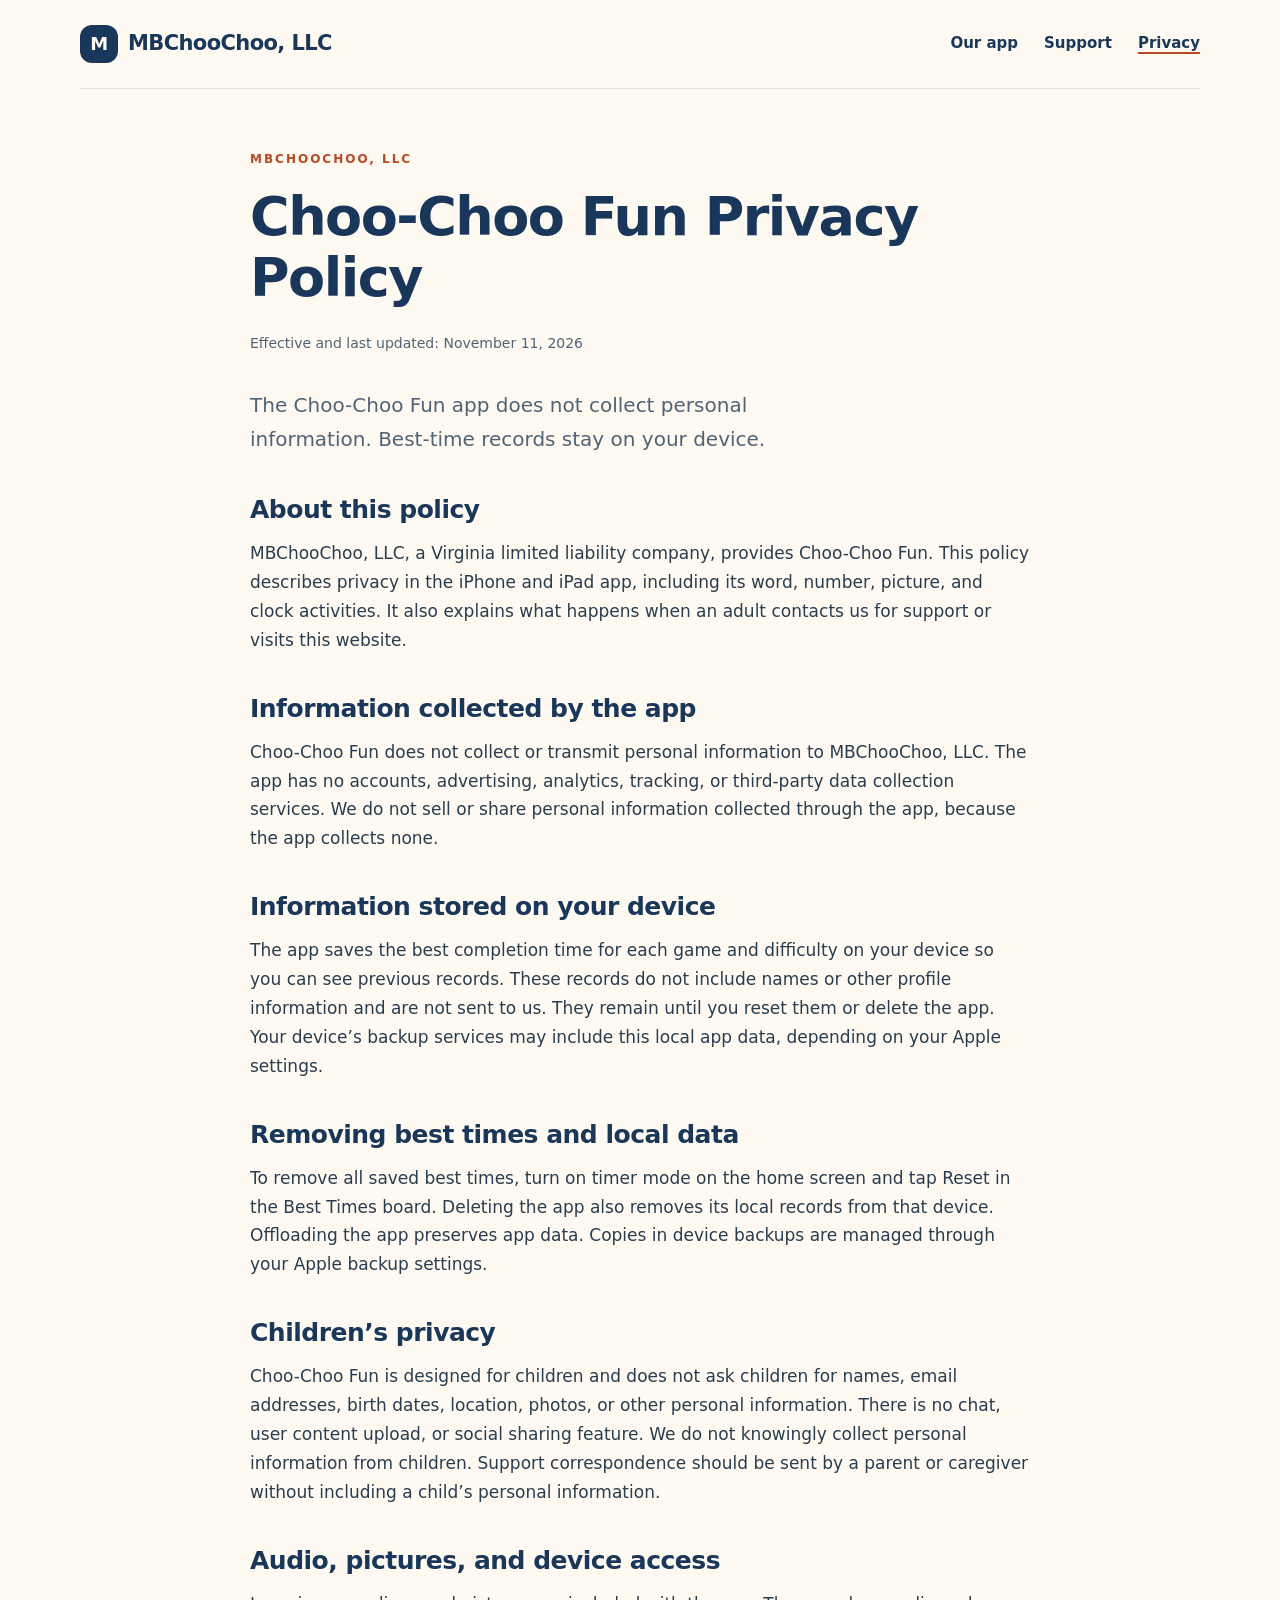
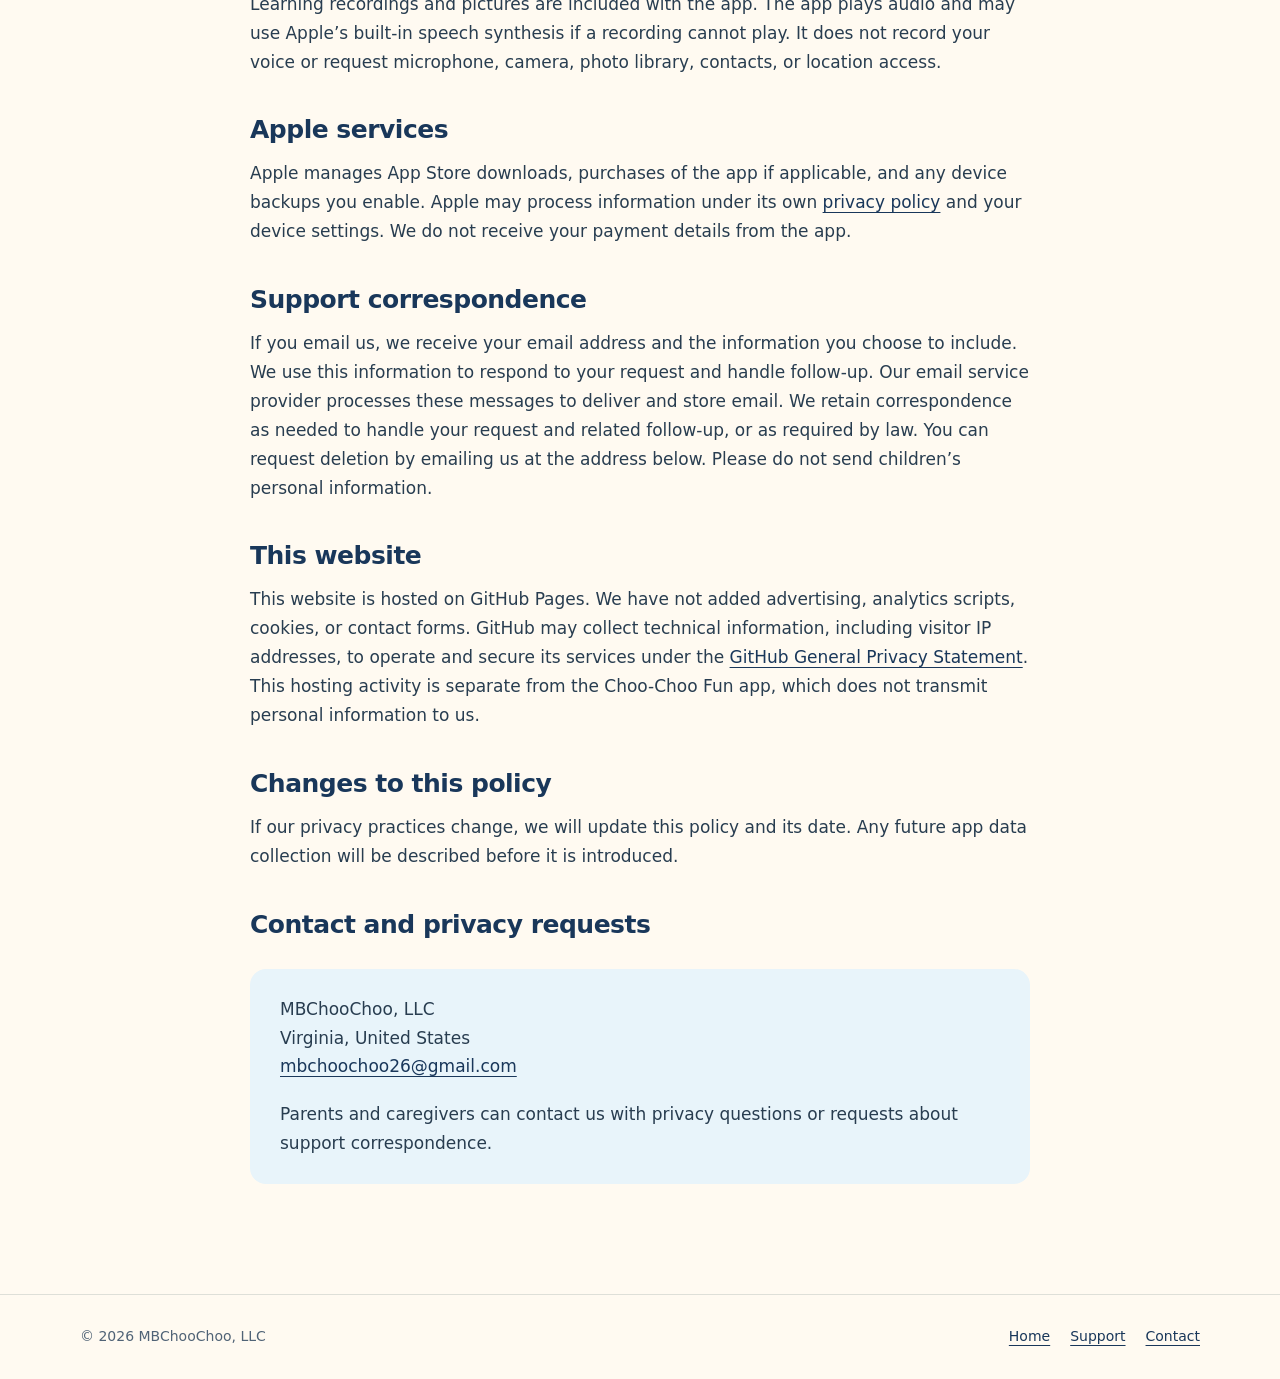
==== privacy.html @ 76545039 "Add files via upload" ====
<!doctype html>
<html lang="en"><head><meta charset="utf-8"><meta name="viewport" content="width=device-width, initial-scale=1"><title>Choo-Choo Fun Privacy Policy · MBChooChoo, LLC</title><meta name="description" content="Privacy policy for the Choo-Choo Fun iPhone and iPad app, support correspondence, and the MBChooChoo, LLC website."><link rel="stylesheet" href="styles.css"></head>
<body><a class="skip" href="#main">Skip to content</a><header><div class="wrap"><a class="brand" href="./"><span class="brand-mark" aria-hidden="true">M</span>MBChooChoo, LLC</a><nav aria-label="Main navigation"><a href="index.html#app">Our app</a><a href="support.html">Support</a><a href="privacy.html" aria-current="page">Privacy</a></nav></div></header>
<main id="main" class="wrap document"><p class="eyebrow">MBChooChoo, LLC</p><h1>Choo-Choo Fun Privacy Policy</h1><p class="meta">Effective and last updated: November 11, 2026</p><p class="intro">The Choo-Choo Fun app does not collect personal information. Best-time records stay on your device.</p>
<h2>About this policy</h2><p>MBChooChoo, LLC, a Virginia limited liability company, provides Choo-Choo Fun. This policy describes privacy in the iPhone and iPad app, including its word, number, picture, and clock activities. It also explains what happens when an adult contacts us for support or visits this website.</p>
<h2>Information collected by the app</h2><p>Choo-Choo Fun does not collect or transmit personal information to MBChooChoo, LLC. The app has no accounts, advertising, analytics, tracking, or third-party data collection services. We do not sell or share personal information collected through the app, because the app collects none.</p>
<h2>Information stored on your device</h2><p>The app saves the best completion time for each game and difficulty on your device so you can see previous records. These records do not include names or other profile information and are not sent to us. They remain until you reset them or delete the app. Your device’s backup services may include this local app data, depending on your Apple settings.</p>
<h2>Removing best times and local data</h2><p>To remove all saved best times, turn on timer mode on the home screen and tap Reset in the Best Times board. Deleting the app also removes its local records from that device. Offloading the app preserves app data. Copies in device backups are managed through your Apple backup settings.</p>
<h2>Children’s privacy</h2><p>Choo-Choo Fun is designed for children and does not ask children for names, email addresses, birth dates, location, photos, or other personal information. There is no chat, user content upload, or social sharing feature. We do not knowingly collect personal information from children. Support correspondence should be sent by a parent or caregiver without including a child’s personal information.</p>
<h2>Audio, pictures, and device access</h2><p>Learning recordings and pictures are included with the app. The app plays audio and may use Apple’s built-in speech synthesis if a recording cannot play. It does not record your voice or request microphone, camera, photo library, contacts, or location access.</p>
<h2>Apple services</h2><p>Apple manages App Store downloads, purchases of the app if applicable, and any device backups you enable. Apple may process information under its own <a href="https://www.apple.com/legal/privacy/">privacy policy</a> and your device settings. We do not receive your payment details from the app.</p>
<h2>Support correspondence</h2><p>If you email us, we receive your email address and the information you choose to include. We use this information to respond to your request and handle follow-up. Our email service provider processes these messages to deliver and store email. We retain correspondence as needed to handle your request and related follow-up, or as required by law. You can request deletion by emailing us at the address below. Please do not send children’s personal information.</p>
<h2>This website</h2><p>This website is hosted on GitHub Pages. We have not added advertising, analytics scripts, cookies, or contact forms. GitHub may collect technical information, including visitor IP addresses, to operate and secure its services under the <a href="https://docs.github.com/en/site-policy/privacy-policies/github-general-privacy-statement">GitHub General Privacy Statement</a>. This hosting activity is separate from the Choo-Choo Fun app, which does not transmit personal information to us.</p>
<h2>Changes to this policy</h2><p>If our privacy practices change, we will update this policy and its date. Any future app data collection will be described before it is introduced.</p>
<h2>Contact and privacy requests</h2><div class="contact-box"><p>MBChooChoo, LLC<br>Virginia, United States<br><a href="mailto:mbchoochoo26@gmail.com?subject=Privacy%20Question">mbchoochoo26@gmail.com</a></p><p>Parents and caregivers can contact us with privacy questions or requests about support correspondence.</p></div>
</main><footer><div class="wrap"><p>© 2026 MBChooChoo, LLC</p><div><a href="./">Home</a><a href="support.html">Support</a><a href="mailto:mbchoochoo26@gmail.com">Contact</a></div></div></footer></body></html>
---- styles.css ----
:root{--navy:#19375a;--ink:#283d50;--muted:#506376;--cream:#fffaf1;--orange:#b94824;--line:#dedfd8;--blue:#e8f4fa;--green:#e8efe4}*{box-sizing:border-box}html{scroll-behavior:smooth}body{margin:0;background:var(--cream);color:var(--ink);font-family:ui-sans-serif,system-ui,-apple-system,BlinkMacSystemFont,"Segoe UI",sans-serif;font-size:17px;line-height:1.7}a{color:var(--navy);text-underline-offset:4px}a:hover{color:var(--orange)}a:focus-visible,summary:focus-visible{outline:3px solid var(--orange);outline-offset:5px}.skip{position:absolute;top:-80px;left:16px;background:white;padding:12px;z-index:5}.skip:focus{top:8px}.wrap{width:min(1120px,calc(100% - 48px));margin:auto}header .wrap{display:flex;align-items:center;justify-content:space-between;gap:24px;padding-block:25px;border-bottom:1px solid var(--line)}.brand{font-weight:800;letter-spacing:-.6px;font-size:21px;text-decoration:none;display:flex;gap:10px;align-items:center}.brand-mark{display:inline-grid;place-items:center;background:var(--navy);color:var(--cream);height:38px;width:38px;border-radius:12px;font-size:18px}nav{display:flex;gap:26px;flex-wrap:wrap}nav a{font-size:15px;text-decoration:none;font-weight:600}nav a[aria-current=page]{text-decoration:underline;text-decoration-color:var(--orange);text-decoration-thickness:2px}.hero{display:grid;grid-template-columns:1.1fr .9fr;gap:70px;align-items:center;padding-block:78px 70px}.eyebrow{font-weight:750;letter-spacing:2px;text-transform:uppercase;color:var(--orange);font-size:12px;margin:0 0 18px}h1,h2,h3{color:var(--navy);line-height:1.12;letter-spacing:-1.5px}h1{font-size:clamp(42px,5.3vw,68px);margin:0 0 24px;font-weight:800}h2{font-size:clamp(29px,3.5vw,42px);margin:0 0 22px}h3{font-size:23px;letter-spacing:-.5px;margin:0 0 10px}p{margin:0 0 19px}.intro{font-size:20px;color:var(--muted);max-width:560px}.button{display:inline-block;background:var(--navy);color:white;border-radius:8px;padding:12px 22px;font-weight:700;text-decoration:none;font-size:15px}.button:hover{background:#294f77;color:white}.text-link{font-size:15px;font-weight:700}.actions{display:flex;align-items:center;gap:24px;margin-top:30px;flex-wrap:wrap}.hero-art{background:var(--blue);border-radius:48% 48% 30px 30px;padding:30px 35px 22px;text-align:center;position:relative}.hero-art img{display:block;width:min(100%,240px);height:auto;margin:auto;border:6px solid var(--navy);border-radius:27px;box-shadow:10px 13px 0 #18365715}.hero-art figcaption{font-size:13px;color:var(--muted);margin-top:18px}.hero-art figure{margin:0}.strip{display:flex;justify-content:space-between;gap:20px;padding:20px 0;border-block:1px solid var(--line);font-size:14px;font-weight:650;color:var(--navy)}.section{padding-block:72px}.section-top{max-width:670px;margin-bottom:35px}.activities{display:grid;grid-template-columns:1fr 1fr;gap:0 50px}.activity{display:flex;gap:22px;padding:27px 0;border-top:1px solid var(--line)}.number{font-size:14px;color:var(--orange);font-weight:800;padding-top:5px}.activity p{margin:0;color:var(--muted);font-size:16px}.about{background:var(--green)}.about-grid{display:grid;grid-template-columns:1fr 1fr;gap:70px}.about p{color:#425a4a}.about h2{max-width:410px}.notice{border-left:3px solid var(--orange);padding-left:20px;font-size:15px;color:var(--muted)}footer{border-top:1px solid var(--line);padding-block:30px;font-size:14px;color:var(--muted)}footer .wrap{display:flex;justify-content:space-between;gap:20px;flex-wrap:wrap}footer p{margin:0}footer a{margin-left:20px}.document{max-width:780px;padding-block:60px 80px}.document h1{font-size:clamp(38px,5vw,54px)}.document h2{font-size:25px;letter-spacing:-.5px;margin:40px 0 15px}.document h3{font-size:20px}.document ul{padding-left:23px}.document li{margin-block:8px}.meta{color:var(--muted);font-size:14px;margin-bottom:32px}.contact-box{background:var(--blue);border-radius:16px;padding:26px 30px;margin:30px 0;overflow-wrap:anywhere}.contact-box p:last-child{margin-bottom:0}details{padding:21px 0;border-bottom:1px solid var(--line)}summary{font-weight:700;cursor:pointer;color:var(--navy)}details p{margin:15px 0 0;color:var(--muted)}.small{font-size:14px;color:var(--muted)}@media(max-width:760px){.wrap{width:calc(100% - 36px)}header .wrap{align-items:flex-start;flex-direction:column;gap:15px;padding-block:20px}.brand{font-size:20px}nav{gap:24px}.hero{grid-template-columns:1fr;gap:35px;padding-block:44px}.hero-art{padding-block:25px;max-width:410px;width:100%;margin:auto}.hero-art img{max-width:195px}.strip{flex-wrap:wrap;justify-content:flex-start;gap:12px 26px}.activities,.about-grid{grid-template-columns:1fr;gap:0}.section{padding-block:48px}.about-grid{gap:12px}footer a{margin:0 20px 0 0}.document{padding-block:40px 60px}.intro{font-size:18px}.contact-box{padding:22px}}@media(prefers-reduced-motion:reduce){html{scroll-behavior:auto}}
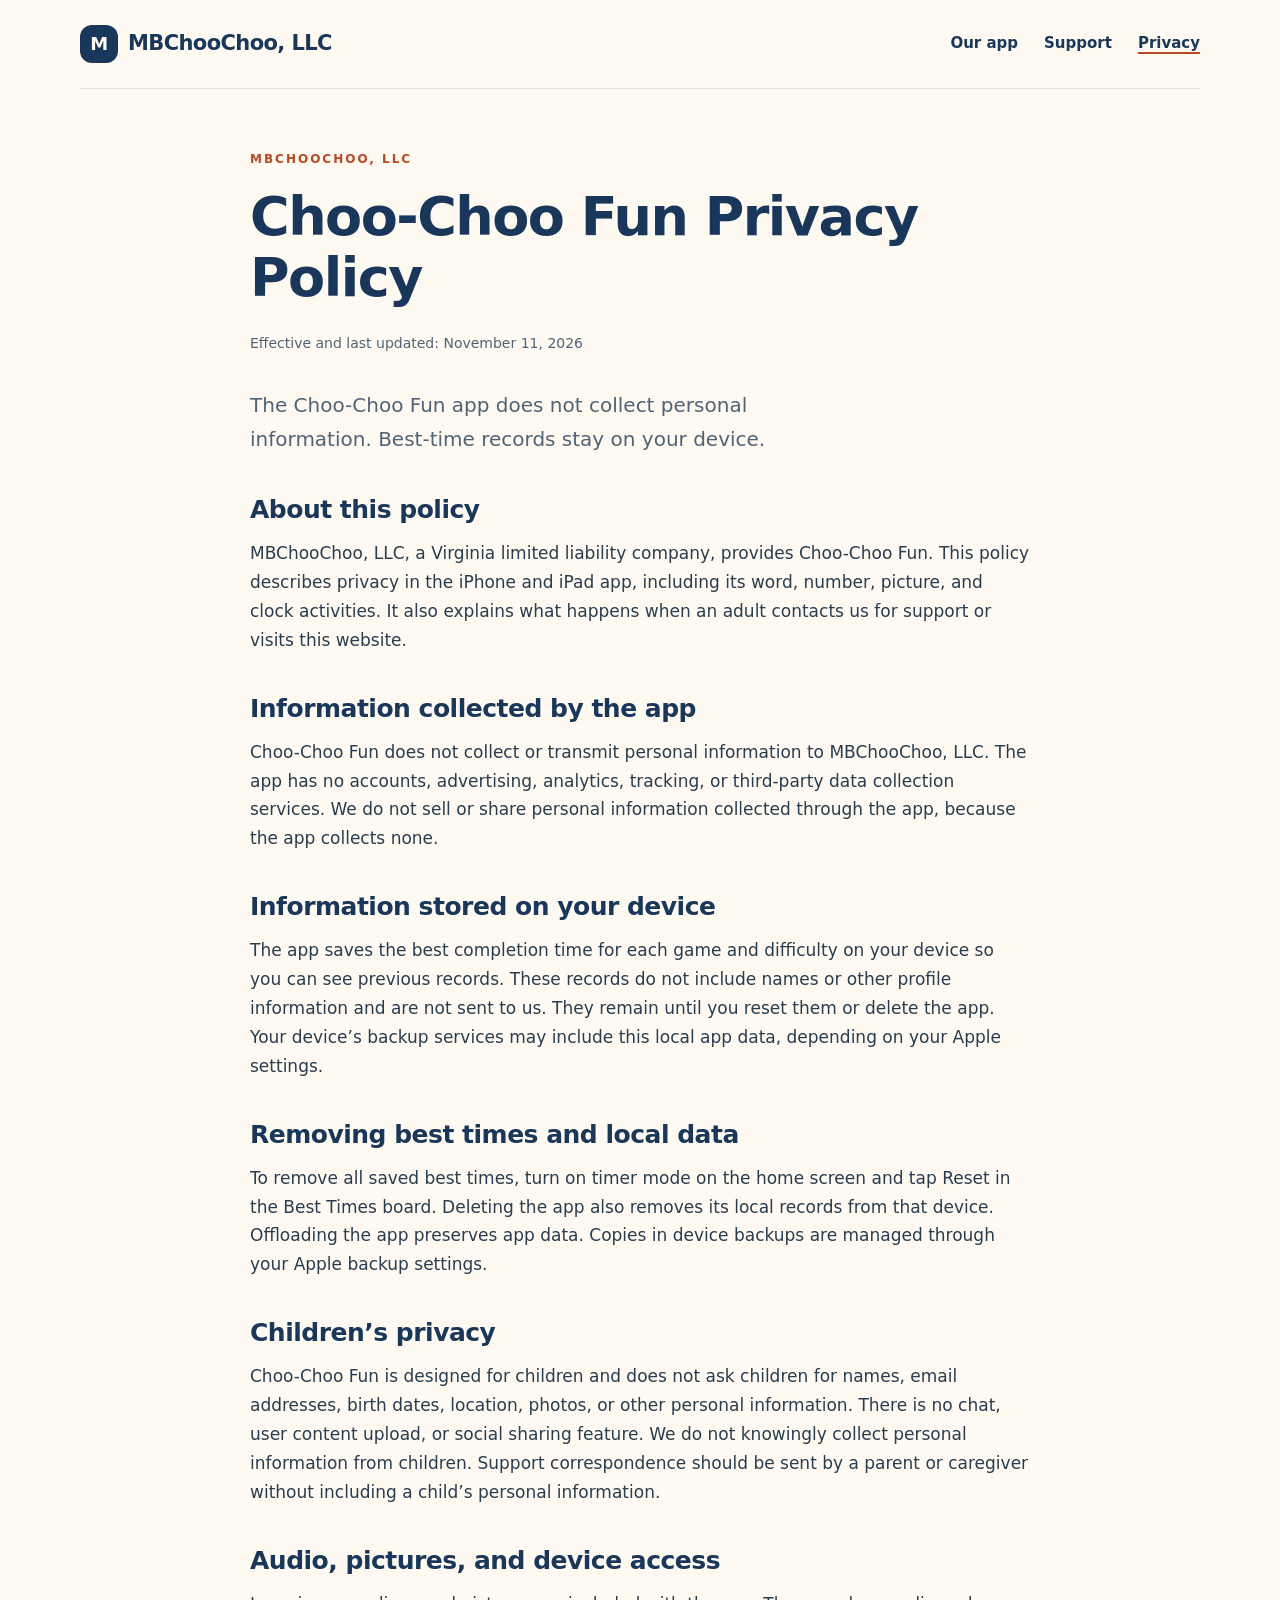
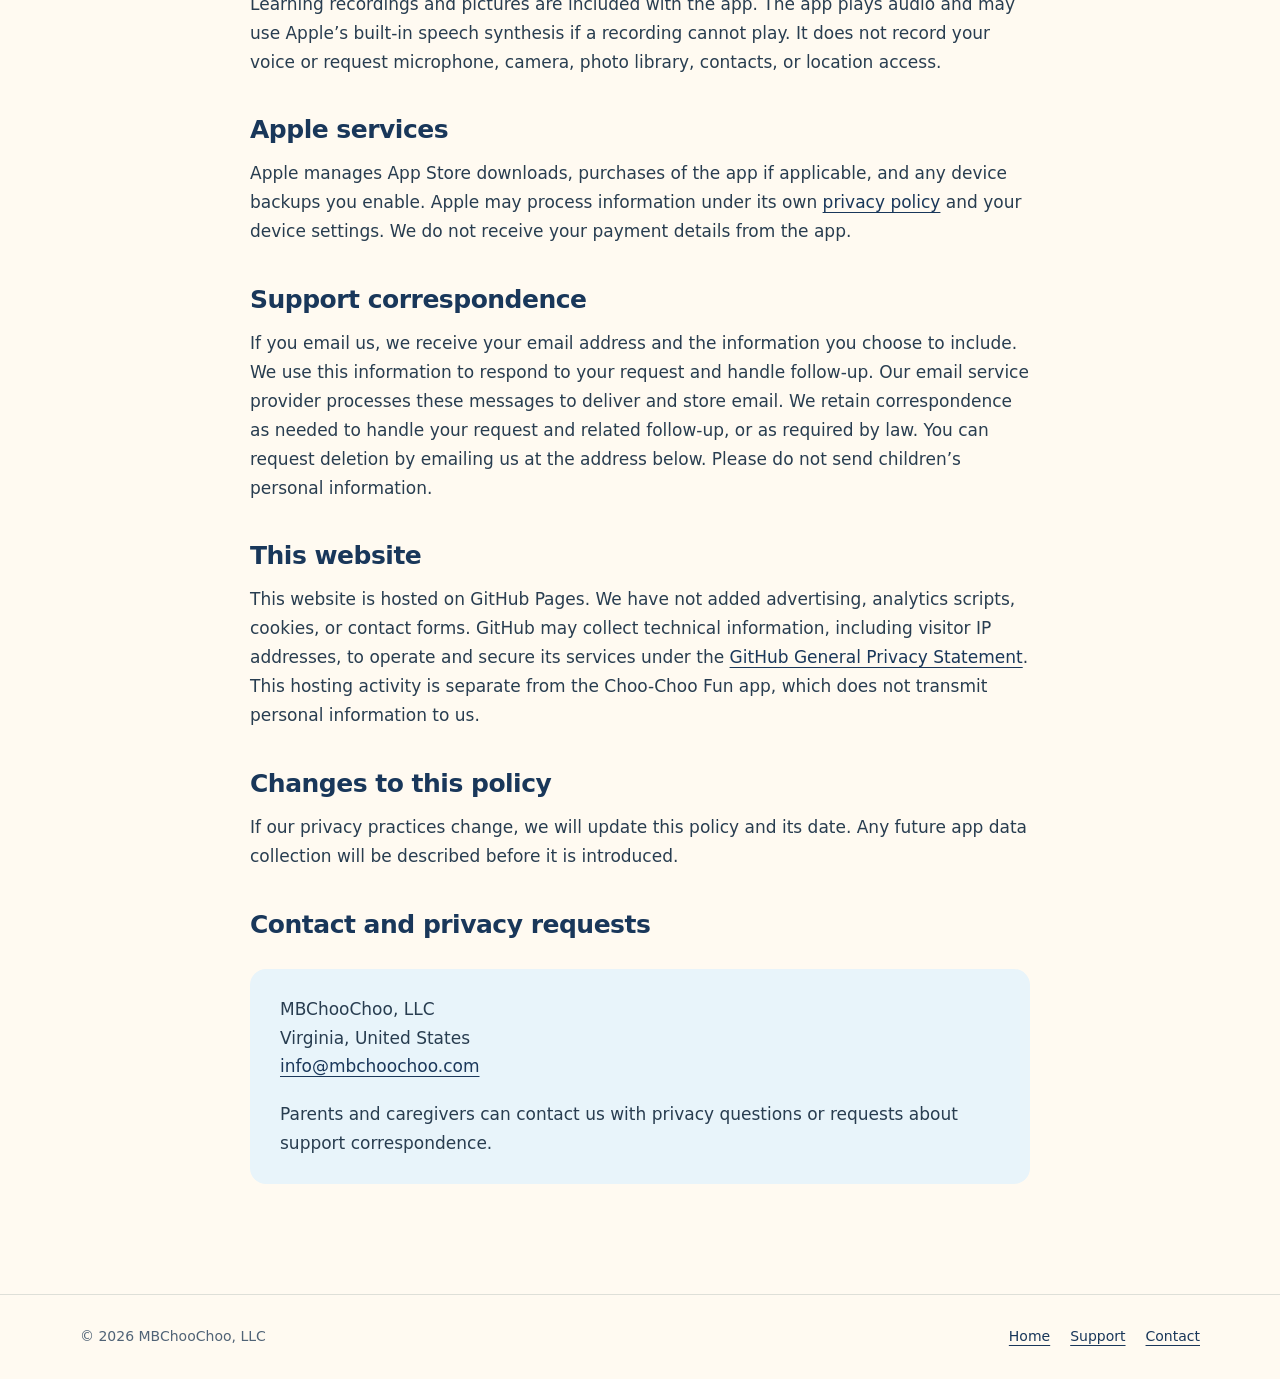
==== commit 2b411284: "Update privacy.html" ====
--- a/privacy.html
+++ b/privacy.html
@@ -12,5 +12,5 @@
 <h2>Support correspondence</h2><p>If you email us, we receive your email address and the information you choose to include. We use this information to respond to your request and handle follow-up. Our email service provider processes these messages to deliver and store email. We retain correspondence as needed to handle your request and related follow-up, or as required by law. You can request deletion by emailing us at the address below. Please do not send children’s personal information.</p>
 <h2>This website</h2><p>This website is hosted on GitHub Pages. We have not added advertising, analytics scripts, cookies, or contact forms. GitHub may collect technical information, including visitor IP addresses, to operate and secure its services under the <a href="https://docs.github.com/en/site-policy/privacy-policies/github-general-privacy-statement">GitHub General Privacy Statement</a>. This hosting activity is separate from the Choo-Choo Fun app, which does not transmit personal information to us.</p>
 <h2>Changes to this policy</h2><p>If our privacy practices change, we will update this policy and its date. Any future app data collection will be described before it is introduced.</p>
-<h2>Contact and privacy requests</h2><div class="contact-box"><p>MBChooChoo, LLC<br>Virginia, United States<br><a href="mailto:mbchoochoo26@gmail.com?subject=Privacy%20Question">mbchoochoo26@gmail.com</a></p><p>Parents and caregivers can contact us with privacy questions or requests about support correspondence.</p></div>
-</main><footer><div class="wrap"><p>© 2026 MBChooChoo, LLC</p><div><a href="./">Home</a><a href="support.html">Support</a><a href="mailto:mbchoochoo26@gmail.com">Contact</a></div></div></footer></body></html>
+<h2>Contact and privacy requests</h2><div class="contact-box"><p>MBChooChoo, LLC<br>Virginia, United States<br><a href="mailto:info@mbchoochoo.com?subject=Privacy%20Question">info@mbchoochoo.com</a></p><p>Parents and caregivers can contact us with privacy questions or requests about support correspondence.</p></div>
+</main><footer><div class="wrap"><p>© 2026 MBChooChoo, LLC</p><div><a href="./">Home</a><a href="support.html">Support</a><a href="mailto:info@mbchoochoo.com">Contact</a></div></div></footer></body></html>
